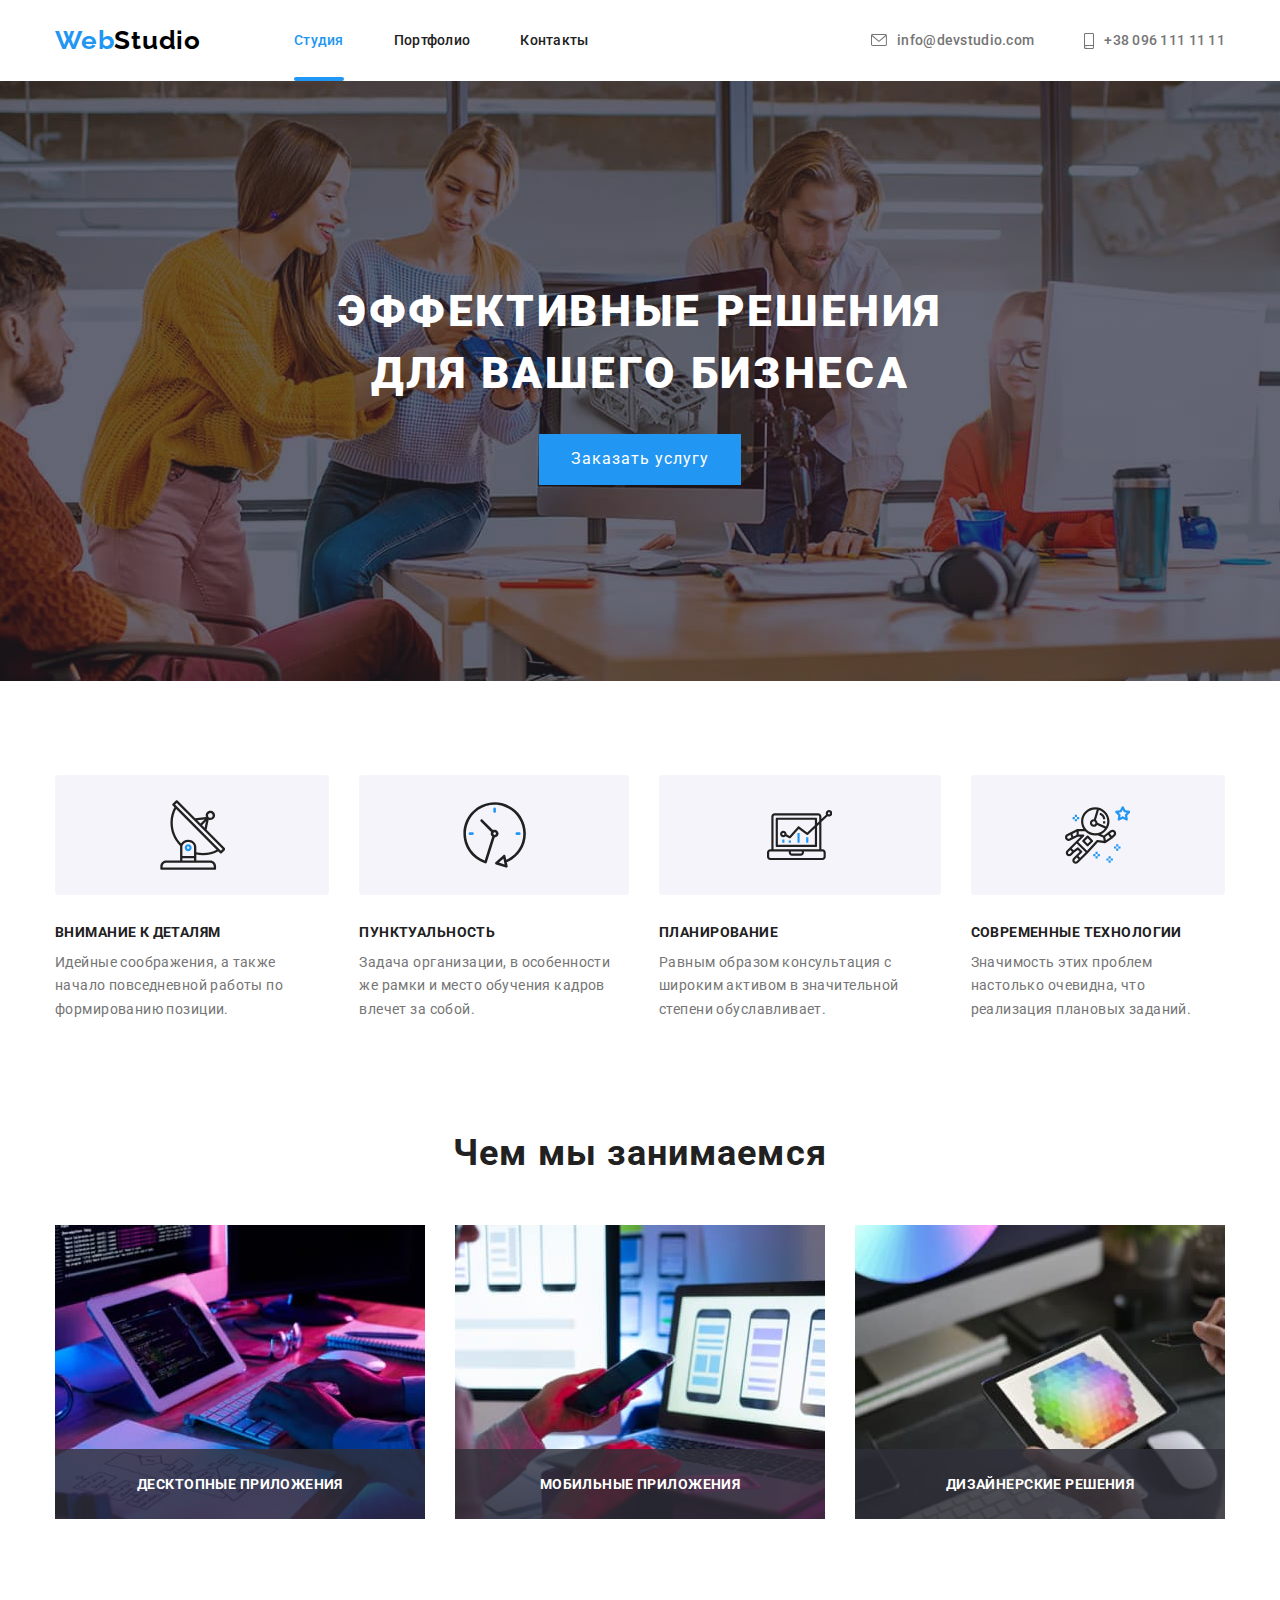
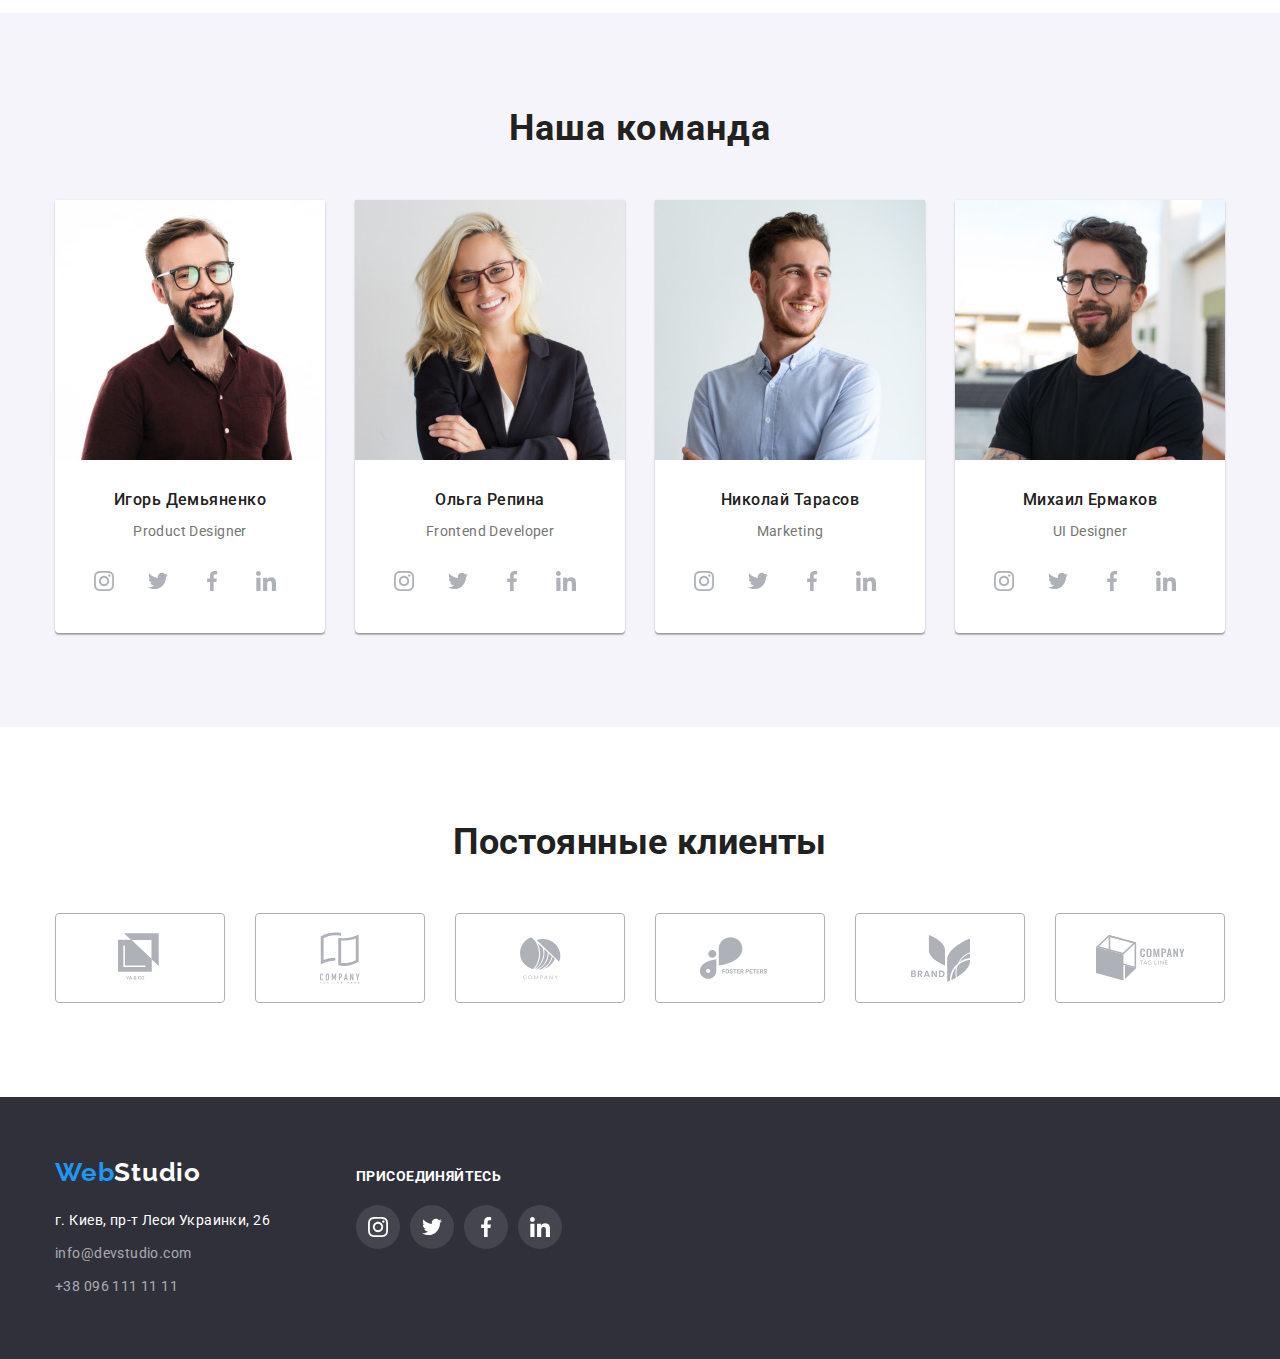
==== index.html @ 1cc7237d "start" ====
<!DOCTYPE html>
<html lang="ru">

<head>
    <meta charset="UTF-8">
    <meta name="viewport" content="width=device-width, initial-scale=1.0">
    <link rel="stylesheet" href="node_modules/modern-normalize/modern-normalize.css">
    <link rel="preconnect" href="https://fonts.gstatic.com">
    <link rel="stylesheet"
        href="https://fonts.googleapis.com/css2?family=Oleo+Script&family=Raleway:wght@700&family=Roboto:wght@400;500;700;900&display=swap">
    <link rel="stylesheet" href="./CSS/style.css">
    <title>Cтудия</title>
</head>

<body>
    <!--Шапка сторінки-->
    <header class="header">
        <div class="conteiner">
            <nav class="nav-conteiner">
                <a class="logo-header" href="/"><span class="logo-web">Web</span><span
                        class="logo-studio">Studio</span></a>
                <ul class="nav-links site-nav">
                    <li class="item"><a class="link-header current " href="./index.html">Студия</a></li>
                    <li class="item"><a class="link-header" href="./Portfolio.html">Портфолио</a></li>
                    <li class="item"><a class="link-header" href="">Контакты</a></li>
                </ul>
            </nav>
            <ul class="contacts">
                <li class="item-contacts"><a class="link-contacts" href="mailto:info@devstudio.com">
                        <svg class="item-contacts mailto-icon">
                            <use href="./img/symbol-defs.svg#icon-envelope-hover"></use>
                        </svg>info@devstudio.com</a></li>
                <li class="item-contacts"><a class="link-contacts" href="tell:+380961111111">
                        <svg class="icon-tell">
                            <use href="./img/symbol-defs.svg#icon-smartphone"></use>
                        </svg>+38 096 111 11 11</a></li>
            </ul>
        </div>
    </header>
    <!--Заголовок-->
    <main>
        <section class="hero">
            <div class=" hero-conteiner">
                <div class="heading-conteiner">
                    <h1 class="hero-main">Эффективные решения<br>для вашего бизнеса</h1>
                    <button class="button" type="button" data-modal-open>Заказать услугу</button>
                </div>                
            </div>
        </section>
        <!-- Наші переваги -->
        <section class="advantage">
            <div class="conteiner ">
                <h2 class="visually-hidden"></h2>
                <ul class="advantage-list">
                    <li class="advantage-item">
                        <div class="icon-conteiner">
                            <svg class="icon-advantage">
                                <use href="./img/symbol-defs.svg#icon-Group"></use>
                            </svg>
                        </div>
                        <h3 class="advantage-title">Внимание к деталям</h3>
                        <p class="advantage-essence text">Идейные соображения, а также начало повседневной работы по
                            формированию позиции.</p>
                    </li>
                    <li class="advantage-item">
                        <div class="icon-conteiner">
                            <svg class="icon-advantage">
                                <use href="./img/symbol-defs.svg#icon-clock-1"></use>
                            </svg>
                        </div class="icon-conteiner">
                        <h3 class="advantage-title">Пунктуальность</h3>
                        <p class=" advantage-essence text">Задача организации, в особенности же рамки и место обучения
                            кадров влечет за собой.</p>
                    </li>
                    <li class="advantage-item">
                        <div class="icon-conteiner">
                            <svg class="icon-advantage">
                                <use href="./img/symbol-defs.svg#icon-diagram-1"></use>
                            </svg>
                        </div>
                        <h3 class="advantage-title">Планирование</h3>
                        <p class="advantage-essence text">Равным образом консультация с широким активом в значительной
                            степени обуславливает.</p>
                    </li>
                    <li class="advantage-item">
                        <div class="icon-conteiner">
                            <svg class="icon-advantage">
                                <use href="./img/symbol-defs.svg#icon-astronaut-1"></use>
                            </svg>
                        </div>
                        <h3 class="advantage-title">Современные технологии</h3>
                        <p class="advantage-essence text">Значимость этих проблем настолько очевидна, что реализация
                            плановых заданий.</p>
                    </li>
                </ul>
            </div>
        </section>
        <!-- Чим ми займаємось -->
        <section class="conteiner-work">
            <div class="conteiner conteiner-img">
                <h2 class="work">Чем мы занимаемся</h2>
                <ul class="conteiner-list">
                    <li class="conteiner-item">
                        <div  class="product-actions">
                            <img class="img-example" src="./img/Чем ми занимаємось_1.jpg" width="370" alt="печатає" />                        
                            <h3 class="example">Десктопные приложения</h3>
                        </div>
                    </li>
                    <li class="conteiner-item">
                        <div class="product-actions">
                            <img class="img-example" src="./img/Чем ми занимаємось_2.jpg" width="370" alt="телефон в руках" />                        
                            <h3 class="example">Мобильные приложения</h3>
                        </div>
                    </li>
                    <li class="conteiner-item">
                        <div class="product-actions">
                            <img class="img-example" src="./img/Чем ми занимаємось_3.jpg" width="370" alt="цвітова гама" />                       
                            <h3 class="example">Дизайнерские решения</h3>
                        </div>
                    </li>
                </ul>
            </div>
        </section>
        <section class="team">
            <div class="workers">
                <h2 class="our-team-hidden our-team ">Наша команда</h2>
                <ul class="team-list">
                    <li class="team-hero">
                        <img class="foto" src="./img/наша команда_1.jpg" width="270" alt="Бородатий мужчина" />
                        <h3 class="name">Игорь Демьяненко</h3>
                        <p class="text">Product Designer</p>
                        <div class="network-conteiner">
                            <ul class="team-icons">
                                <li><a class="icon-link" href="#">
                                        <svg class="icon-network">
                                            <use href="./img/symbol-defs.svg#icon-instagram-2"></use>
                                        </svg>
                                    </a>
                                </li>
                                <li><a class="icon-link" href="#">
                                        <svg class="icon-network">
                                            <use href="./img/symbol-defs.svg#icon-twitter-1"></use>
                                        </svg>
                                    </a>
                                </li>
                                <li><a class="icon-link" href="#">
                                        <svg class="icon-network">
                                            <use href="./img/symbol-defs.svg#icon-facebook-1"></use>
                                        </svg>
                                    </a>
                                </li>
                                <li><a class="icon-link" href="#">
                                        <svg class="icon-network">
                                            <use href="./img/symbol-defs.svg#icon-linkedin-1"></use>
                                        </svg>
                                    </a>
                                </li>
                            </ul>
                        </div>
                    </li>
                    <li class="team-hero">
                        <img class="foto" src="./img/наша команда_4.jpg" width="270" alt="Женщина" />
                        <h3 class="name">Ольга Репина</h3>
                        <p class="text">Frontend Developer</p>
                        <div class="network-conteiner">
                            <ul class="team-icons">
                                <li><a class="icon-link" href="#">
                                        <svg class="icon-network">
                                            <use href="./img/symbol-defs.svg#icon-instagram-2"></use>
                                        </svg>
                                    </a>
                                </li>
                                <li><a class="icon-link" href="#">
                                        <svg class="icon-network">
                                            <use href="./img/symbol-defs.svg#icon-twitter-1"></use>
                                        </svg>
                                    </a>
                                </li>
                                <li><a class="icon-link" href="#">
                                        <svg class="icon-network">
                                            <use href="./img/symbol-defs.svg#icon-facebook-1"></use>
                                        </svg>
                                    </a>
                                </li>
                                <li><a class="icon-link" href="#">
                                        <svg class="icon-network">
                                            <use href="./img/symbol-defs.svg#icon-linkedin-1"></use>
                                        </svg>
                                    </a>
                                </li>
                            </ul>
                        </div>
                    </li>
                    <li class="team-hero">
                        <img class="foto" src="./img/наша команда_3.jpg" width="270" alt="Маркетолог" />
                        <h3 class="name">Николай Тарасов</h3>
                        <p class="text">Marketing</p>
                        <div class="network-conteiner">
                            <ul class="team-icons">
                                <li><a class="icon-link" href="#">
                                        <svg class="icon-network">
                                            <use href="./img/symbol-defs.svg#icon-instagram-2"></use>
                                        </svg>
                                    </a>
                                </li>
                                <li><a class="icon-link" href="#">
                                        <svg class="icon-network">
                                            <use href="./img/symbol-defs.svg#icon-twitter-1"></use>
                                        </svg>
                                    </a>
                                </li>
                                <li><a class="icon-link" href="#">
                                        <svg class="icon-network">
                                            <use href="./img/symbol-defs.svg#icon-facebook-1"></use>
                                        </svg>
                                    </a>
                                </li>
                                <li><a class="icon-link" href="#">
                                        <svg class="icon-network">
                                            <use href="./img/symbol-defs.svg#icon-linkedin-1"></use>
                                        </svg>
                                    </a>
                                </li>
                            </ul>
                        </div>
                    </li>
                    <li class="team-hero">
                        <img class="foto" src="./img/наша команда_2.jpg" width="270" alt="Інженер" />
                        <h3 class="name">Михаил Ермаков</h3>
                        <p class="text">UI Designer</p>
                        <div class="network-conteiner">
                            <ul class="team-icons">
                                <li><a class="icon-link" href="#">
                                        <svg class="icon-network">
                                            <use href="./img/symbol-defs.svg#icon-instagram-2"></use>
                                        </svg>
                                    </a>
                                </li>
                                <li><a class="icon-link" href="#">
                                        <svg class="icon-network">
                                            <use href="./img/symbol-defs.svg#icon-twitter-1"></use>
                                        </svg>
                                    </a>
                                </li>
                                <li><a class="icon-link" href="#">
                                        <svg class="icon-network">
                                            <use href="./img/symbol-defs.svg#icon-facebook-1"></use>
                                        </svg>
                                    </a>
                                </li>
                                <li><a class="icon-link" href="#">
                                        <svg class="icon-network">
                                            <use href="./img/symbol-defs.svg#icon-linkedin-1"></use>
                                        </svg>
                                    </a>
                                </li>
                            </ul>
                        </div>
                    </li>
                </ul>
            </div>
        </section>
        <section class="clients">
            <div class="conteiner conteiner-client">
                <h2 class="client-title">Постоянные клиенты</h2>
                <ul class="client-list">
                    <li class="client-item">
                        <a class="client-link" href="#">
                            <svg class="logotype" width="45" height="50">
                                <use href="./img/symbol-defs.svg#icon-logo-1"></use>
                            </svg>
                            </a>
                    </li>
                    <li class="client-item">
                        <a class="client-link" href="#">
                            <svg class="logotype" width="40" height="52">
                                <use href="./img/symbol-defs.svg#icon-logo-2"></use>
                            </svg>
                            </a>
                    </li>
                    <li class="client-item">
                        <a class="client-link" href="#">
                            <svg class="logotype" width="41" height="43">
                                <use href="./img/symbol-defs.svg#icon-logo-3"></use>
                            </svg>
                            </a>
                    </li>
                    <li class="client-item">
                        <a class="client-link" href="#">
                            <svg class="logotype" width="80" height="43">
                                <use href="./img/symbol-defs.svg#icon-logo-4"></use>
                            </svg>
                            </a>
                    </li>
                    <li class="client-item">
                        <a class="client-link" href="#">
                            <svg class="logotype" width="59" height="47">
                                <use href="./img/symbol-defs.svg#icon-logo-5"></use>
                            </svg>
                            </a>
                    </li>
                    <li class="client-item">
                        <a class="client-link" href="#">
                            <svg class="logotype" width="89" height="46">
                                <use href="./img/symbol-defs.svg#icon-logo-6"></use>
                            </svg>
                            </a>
                    </li>
                </ul>
            </div>
        </section>
    </main>
    <!--Футер-->
    <footer class="footer">
        <div class="conteiner conteiner-footer">
            <div class="conteiner-logo">
                <a class="logo-footer" href="/"><span class="logo-web">Web</span><span class="logo">Studio</span></a><br>
                <address class="address">
                    г. Киев, пр-т Леси Украинки, 26
                </address>
                <!-- Контакти -->
                <ul>
                    <li class="mailto"><a class="link-footer " href="mailto:info@devstudio.com">info@devstudio.com</a></li>
                    <li><a class="link-footer" href="tell:+380961111111">+38 096 111 11 11</a></li>
                </ul>
            </div>
            <div class="conteiner-join">
                <p class="join-tatile">присоединяйтесь</p>
                <ul class="joim-item">
                    <li>
                        <a class="icon-link icon-join" href="#">
                            <svg class="icon-network">
                                <use href="./img/symbol-defs.svg#icon-instagram-2"></use>
                            </svg>
                        </a>
                    </li>
                    <li>
                        <a class="icon-link  icon-join" href="#">
                            <svg class="icon-network">
                                <use href="./img/symbol-defs.svg#icon-twitter-1"></use>
                            </svg>
                        </a>
                    </li>
                    <li>
                        <a class="icon-link  icon-join" href="#">
                            <svg class="icon-network">
                                <use href="./img/symbol-defs.svg#icon-facebook-1"></use>
                            </svg>
                        </a>
                    </li>
                    <li>
                        <a class="icon-link  icon-join" href="#">
                            <svg class="icon-network">
                                <use href="./img/symbol-defs.svg#icon-linkedin-1"></use>
                            </svg>
                        </a>
                    </li>
                </ul>
            </div>
        </div>
    </footer>
    <div class="backdrop is-hidden "data-modal>
        <div class="modal">
            <button class="close" data-modal-close>
                <svg class="close-icon" height="11" width="11">
                    <use href="./img/symbol-defs.svg#icon-vector"></use>
                </svg>
            </button>
        </div>
    </div>
    <script src="./js/modal.js"></script>
</body>

</html>
---- CSS/style.css ----
:root {
  /*колір тексту*/
  --main-text-color: #212121;
  --secondary-text-color: #757575;
  --accent-text-color: #2196f3;
  --bgc-accent-text-color: #ffffff;
  --footer-addressbox-text-color: rgba(255, 255, 255, 0.6);
  /*колір фону*/
  --button-bgc: #2196f3;
  --main-bgc: #e5e5e5;
  --secondary-bgc: #f5f4fa;
  --accent-bgc: #2f303a;
  --header-bgc: #ffffff;
}

body {
  background-color: var(--header-bgc);
  color: var(--main-text-color);
  font-family: "Roboto", sans-serif;
  font-size: 14px;
  line-height: 1.71;
  letter-spacing: 0.03em;
  text-transform: none;
  margin: 0;
}

/*--------------------------------------Скрить заголовки h2 і h1-----------------------------------*/
.visually-hidden {
  position: absolute;
  clip: rect(0 0 0 0);
  width: 1px;
  height: 1px;
  margin: -1px;
}
/*--------------------------------------------Общі значення----------------------------------*/
li {
  list-style: none;
}

a {
  text-decoration: none;
}

h1,
h2,
h3,
p {
  margin-top: 0px;
  margin-bottom: 0px;
}

ul {
  margin: 0;
  padding: 0;
  list-style: none;
}

/*--------------------------------------header----------------------------------------------*/
.conteiner {
  display: flex;
  align-items: center;
  width: 1200px;
  padding-left: 15px;
  padding-right: 15px;
  margin-left: auto;
  margin-right: auto;
}

.header {
  display: block;
  padding-top: 25px;
  padding-bottom: 25px;
}

.nav-conteiner {
  display: flex;
  align-items: center;
}

.logo-header {
  font-family: "Raleway";
  font-style: normal;
  font-weight: 700;
  font-size: 26px;
  line-height: 1.2;
  letter-spacing: 0.03em;

  margin-right: 93px;
  margin-left: 0px;
}
.logo-web {
  color: var(--accent-text-color);
}
.logo-studio {
  color: black;
}

.nav-links {
  display: flex;
}

.nav-links > .item:not(:last-child) {
  margin-right: 50px;
}

.site-nav.link-header.current {
  color: var(--accent-text-color);
}

.link-header {
  color: var(--main-text-color);
  font-style: normal;
  font-weight: 500;
  font-size: 14px;
  line-height: 1.14;
  letter-spacing: 0.02em;
  position: relative;
  padding: 33px 0;
}

.link-header:hover,
.link-header:focus {
  color: var(--accent-text-color);
}

.link-contacts {
  color: var(--secondary-text-color);
  font-weight: 500;
  font-size: 14px;
  line-height: 1.1;
  letter-spacing: 0.02em;
  display: flex;
  align-items: center;
}

.link-header::after {
  content: "";

  position: absolute;
  bottom: 0;
  left: 0;
  display: block;
  width: 100%;
  height: 4px;
  border-radius: 2px;
  background-color: var(--button-bgc);
  opacity: 0;

  transition: all 250ms cubic-bezier(0.4, 0, 0.2, 1);
}

.current.link-header::after {
  opacity: 1;
}

.link-contacts:hover,
.link-contacts:focus {
  color: var(--accent-text-color);
  transition: all 250ms cubic-bezier(0.4, 0, 0.2, 1);
}

.link-header.current {
  color: var(--accent-text-color);
}

.contacts {
  display: flex;
  margin-left: auto;
}
.item-contacts:not(:last-child) {
  margin-right: 50px;
}

.page-header {
  border-bottom: 1px solid #ececec;
  display: block;
}

.mailto-icon {
  width: 16px;
  height: 12px;
  margin-right: 10px;
  fill: currentColor;
}

.icon-tell {
  width: 10px;
  height: 16px;
  margin-right: 10px;
  fill: currentColor;
}

/*--------------------------------------hero--------------------------------------------*/

.hero-conteiner {
  margin: 0 auto;
  max-width: 1600px;
}

.hero {
  background: var(--accent-bgc);
  padding: 0;
}
.hero .hero-conteiner {
  background-image: linear-gradient(
      to top left,
      rgba(47, 48, 58, 0.4),
      rgba(47, 48, 58, 0.4)
    ),
    url(../img/Герой.jpg);
  background-position: center;
  height: 600px;
  padding: 200px;
}

.heading-conteiner {
  width: 695px;
  text-align: center;
  margin: 0 auto;
}

.hero-main {
  color: var(--bgc-accent-text-color);
  font-style: normal;
  font-weight: 900;
  font-size: 44px;
  line-height: 1.4;
  letter-spacing: 0.06em;
  text-transform: uppercase;
  margin-bottom: 30px;
}

.button {
  background-color: var(--accent-text-color);
  color: var(--bgc-accent-text-color);
  font-family: inherit;
  font-style: normal;
  font: weight 700;
  font-size: 16px;
  line-height: 1.9;
  align-items: center;
  letter-spacing: 0.06em;
  border-style: none;

  padding-top: 10px;
  padding-right: 32px;
  padding-bottom: 10px;
  padding-left: 32px;
}

/*---------------------------наші переваги------------------------------*/

.advantage {
  padding-top: 94px;
}

.advantage-list {
  display: flex;
  padding-left: 0;
}

.advantage-title {
  margin-top: 30px;
  padding: 0;
  margin-bottom: 10px;
}

.advantage-item {
  width: calc((100%-90px) / 4);
  margin-right: 30px;
}

.advantage-item:nth-child(4n) {
  margin-right: 0;
}

.advantage-essence {
  padding: 0;
  margin: 0;
}

.icon-advantage {
  width: 65.32px;
  height: 70px;
}

.icon-conteiner {
  background: #f5f4fa;
  border-radius: 4px;
  display: flex;
  justify-content: center;
  padding-top: 25px;
  padding-bottom: 25px;
}
/*----------------------------------------Чем ми занимаемся------------------------------*/
.conteiner-work {
  padding-top: 94px;
  padding-bottom: 94px;
  display: block;
}

.work {
  color: var(--main-text-color);
  text-align: center;
  font-style: normal;
  font-weight: 700;
  font-size: 36px;
  line-height: 1.2;
  letter-spacing: 0.03em;
  margin-bottom: 50px;
  display: block;
}

.conteiner-img {
  display: block;
}

.conteiner-list {
  display: flex;
  margin-top: 0;
  margin-bottom: 0;
}

.conteiner-item:not(:last-child) {
  margin-right: 30px;
}

.product-actions {
  position: relative;
}

.product-actions > .example {
  position: absolute;

  font-family: "Roboto";
  font-style: normal;
  font-weight: bold;
  font-size: 14px;
  line-height: 16px;
  text-align: center;
  letter-spacing: 0.03em;
  text-transform: uppercase;
  color: #ffffff;

  padding: 27px 0;

  width: 100%;
  height: 70px;

  background: rgba(47, 48, 58, 0.8);

  bottom: 0;
  right: 0;
  margin: 0;
}

.img-example {
  display: block;
}

/*------------------------------------------команда-------------------------------------*/
.team {
  background: var(--secondary-bgc);
  padding-top: 94px;
  padding-bottom: 94px;
}
.our-team {
  color: var(--main-text-color);
  font-style: normal;
  font-weight: 700;
  font-size: 36px;
  line-height: 1.2;
  text-align: center;
  letter-spacing: 0.03em;
}

h3 {
  color: var(--main-text-color);
  font-weight: 700;
  font-size: 14px;
  line-height: 1.1;
  letter-spacing: 0.03em;
  text-transform: uppercase;
}

.text {
  color: var(--secondary-text-color);
  font-style: normal;
  font-weight: 400;
  font-size: 14px;
  line-height: 1.7;
  letter-spacing: 0.03em;
  padding-bottom: 16px;
}

.team-hero {
  background: url(4853.jpg);
  border-radius: 0px;
  text-align: center;
}
.name {
  font-style: normal;
  font-weight: 500;
  font-size: 16px;
  line-height: 1.2;
  text-align: center;
  letter-spacing: 0.03em;
  text-transform: capitalize;
  margin-bottom: 10px;
}

.workers {
  display: block;
  width: 1200px;
  padding-left: 15px;
  padding-right: 15px;
  margin-left: auto;
  margin-right: auto;
}

.our-team-hidden {
  display: block;
  margin-bottom: 50px;
}

.team-list {
  display: flex;
}

.team-hero:not(:last-child) {
  margin-right: 30px;
}

* {
  box-sizing: border-box;
}

.foto {
  display: block;
  max-width: 100%;
  height: auto;
  margin-bottom: 30px;
}

.team-hero {
  width: 270px;
  margin-left: auto;
  margin-right: auto;
  background: #ffffff;
  box-shadow: 0px 1px 3px rgba(0, 0, 0, 0.12), 0px 1px 1px rgba(0, 0, 0, 0.14),
    0px 2px 1px rgba(0, 0, 0, 0.2);
  border-radius: 0px 0px 4px 4px;
}

.card.flex-start-aligned {
  align-items: flex-start;
}
.team-icons {
  display: inline-flex;
  justify-content: center;
}

.icon-network {
  width: 20px;
  height: 20px;

  fill: currentColor;
}

.icon-link {
  display: inline-flex;
  width: 44px;
  height: 44px;
  border-radius: 50%;
  align-items: center;
  background-position: center;
  justify-content: center;
  color: #afb1b8;
  margin-right: 10px;
}

.icon-link:hover,
.icon-link:focus {
  background-color: var(--accent-text-color);
  color: #ffffff;
  transition: all 250ms cubic-bezier(0.4, 0, 0.2, 1);
}

.network-conteiner {
  padding-bottom: 30px;
  display: flex;
  justify-content: center;
}

/*--------------------------------Клієнти--------------------------------*/

.clients {
  padding-top: 94px;
  padding-bottom: 94px;
}

.client-title {
  font-weight: 700;
  font-size: 36px;
  line-height: 1.17;
  text-align: center;
}

.conteiner-client {
  display: block;
}

.client-list {
  display: flex;
  justify-content: space-between;
  align-items: center;
  margin-top: 50px;
}

.client-link {
  display: inline-flex;
  justify-content: center;
  align-items: center;
  width: 170px;
  height: 90px;
  border: 1px solid #afb1b8;
  border-radius: 4px;

  fill: #afb1b8;
}

.client-link:hover,
.logotype:hover,
.client-link:focus,
.logotype:focus {
  border-color: 1px solid var(--button-bgc);
  color: var(--button-bgc);
  outline: none;
  fill: var(--button-bgc);

  transition: all 250ms cubic-bezier(0.4, 0, 0.2, 1);
}

/*-------------------------------Footer------------------------------------*/
.footer {
  background-color: var(--accent-bgc);
  font-size: 14px;
  line-height: 1.7;
  padding-top: 60px;
  padding-bottom: 60px;
}

.conteiner-footer {
  display: block;
}

.logo {
  color: var(--bgc-accent-text-color);
}

.logo-footer {
  font-family: "Raleway";
  font-style: normal;
  font-weight: 700;
  font-size: 26px;
  line-height: 1.2;
  letter-spacing: 0.03em;
  margin-bottom: 20px;
}

.address {
  color: var(--bgc-accent-text-color);
  font-style: normal;
  font-weight: 400;
  font-size: 14px;
  line-height: 1.7;
  letter-spacing: 0.03em;
  margin-top: 20px;
  margin-bottom: 9px;
  text-decoration: none;
}

.address:last-child {
  margin-bottom: 0;
}

.link-footer {
  color: var(--footer-addressbox-text-color);
  font-style: normal;
  font-weight: 400;
  font-size: 14px;
  line-height: 1.7;
  letter-spacing: 0.03em;
}

.mailto {
  margin-bottom: 9px;
}

.conteiner-join {
  display: block;
  justify-content: center;
}

.conteiner-logo {
  width: 231px;
  margin-right: 70px;
  padding: 0;
}

.joim-item {
  display: flex;
}

.join-tatile {
  font-weight: 700;
  font-size: 14px;
  line-height: 1.14;
  letter-spacing: 0.03em;
  text-transform: uppercase;
  color: #ffffff;
  margin-bottom: 20px;
}

.conteiner-footer {
  display: flex;
  align-items: baseline;
}

.icon-join {
  background-color: rgba(255, 255, 255, 0.1);
  color: #ffffff;
}

/*-----------------------------Портфолио--------------------------------*/

/*-------------------------------------------кнопки------------------------------------------------*/

.conteiner-button {
  margin-left: auto;
  margin-right: auto;
}

.main-button {
  display: flex;
  margin-left: auto;
  margin-right: auto;
  padding-bottom: 50px;
}

.button-item:not(:last-child) {
  margin-right: 8px;
}

.button-portfolio {
  font-family: inherit;
  padding-left: 22px;
  padding-right: 22px;
  padding-top: 8px;
  padding-bottom: 8px;
  border-radius: 4px;

  font-family: Roboto;
  font-style: normal;
  font-weight: 500;
  font-size: 16px;
  line-height: 1.6;
  text-align: center;
  letter-spacing: 0.03em;
  color: #212121;
  border-style: none;
}

.button-portfolio:hover,
.button-portfolio:focus {
  color: var(--bgc-accent-text-color);
  background-color: var(--button-bgc);

  transition: all 250ms cubic-bezier(0.4, 0, 0.2, 1);
}

.text-portfolio {
  font-style: normal;
  font-weight: 400;
  font-size: 16px;
  line-height: 1.9;
  color: var(--secondary-text-color);
}

.title {
  font-family: "Roboto";
  font-style: normal;
  font-weight: 700;
  font-size: 18px;
  line-height: 2;
  letter-spacing: 0.06em;
  color: var(--main-text-color);
}

.foto-list {
  flex-wrap: wrap;
  display: flex;
  padding-bottom: 94px;
}

.foto-item {
  flex-basis: (calc(100%-60px) / 3);
  border: 1px solid #eeeeee;
  margin-right: 30px;
  margin-bottom: 30px;
  width: 370px;
  box-sizing: border-box;
}

.link-portfolio:hover,
.link-portfolio:focus {
  box-shadow: 0px 1px 1px rgba(0, 0, 0, 0.12), 0px 4px 4px rgba(0, 0, 0, 0.06),
    1px 4px 6px rgba(0, 0, 0, 0.16);
  outline: none;

  transition: all 250ms cubic-bezier(0.4, 0, 0.2, 1);
}

.link-portfolio {
  display: block;
  text-decoration: none;
}

.foto-item:nth-child(3n) {
  margin-right: 0;
}

.foto-item:nth-last-child(-n + 3) {
  margin-bottom: 0;
}

.conteiner-foto {
  width: 1200px;
  padding-left: 15px;
  padding-right: 15px;
  margin-left: auto;
  margin-right: auto;
}

.conteiner-text {
  padding: 20px 24px;
}

.logo-footer {
  font-family: "Raleway";
  font-style: 500;
  font-weight: 700;
  font-size: 26px;
  line-height: 1.2;
  letter-spacing: 0.03em;
}

.portfolio-main {
  padding-top: 94px;
  padding-bottom: 94px;
}

.link-portfolio:hover .overlay,
.link-portfolio:focus .overlay {
  transform: translateY(0%);
}

.overlay {
  position: absolute;
  width: 100%;
  height: 100%;
  left: 0;
  top: 0;
  padding: 63px 24px;
  background: rgba(33, 150, 243, 0.9);

  transform: translateY(100%);
  transition: all 250ms cubic-bezier(0.4, 0, 0.2, 1);
}

.overlay > p {
  color: #fff;
  font-size: 18px;
}

.overlay-conteiner {
  position: relative;
  overflow: hidden;
}

.backdrop {
  position: fixed;
  top: 0;
  left: 0;
  right: 0;
  bottom: 0;

  background-color: rgba(0, 0, 0, 0.2);
}

.modal {
  position: absolute;
  top: 50%;
  left: 50%;
  width: 528px;
  height: 581px;
  background-color: #ffff;
  box-shadow: 0px 1px 3px rgba(0, 0, 0, 0.12), 0px 1px 1px rgba(0, 0, 0, 0.14),
    0px 2px 1px rgba(0, 0, 0, 0.2);
  border-radius: 4px;
  transform: translate(-50%, -50%) scale(1);
  transition-property: transform, scale;
  transition-duration: 500ms;
  transition-timing-function: cubic-bezier(0.4, 0, 0.2, 1);
}

.is-hidden {
  opacity: 0;
  pointer-events: none;
}

.close {
  position: absolute;
  top: 8px;
  right: 8px;
  width: 30px;
  height: 30px;
  border-radius: 50%;
  border: 1px solid rgba(0, 0, 0, 0.1);
  background: #ffff;
  cursor: pointer;
}
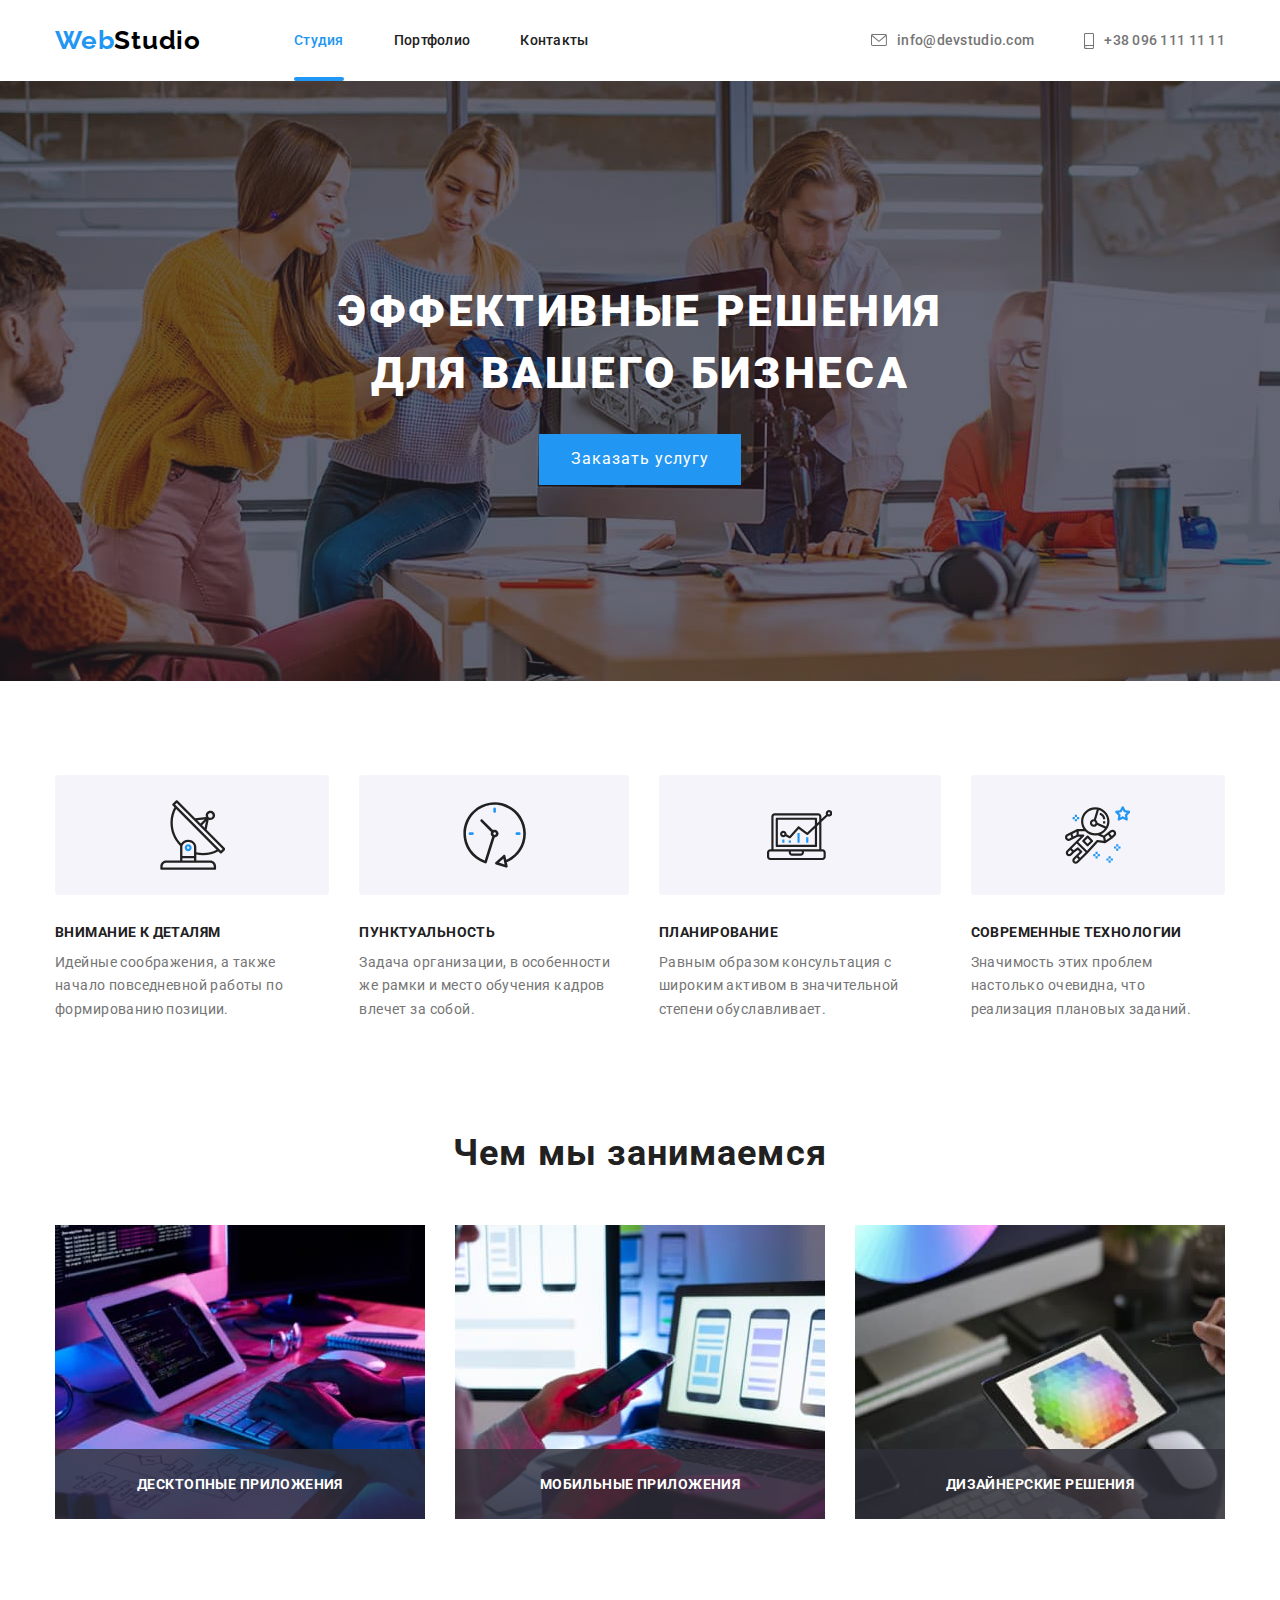
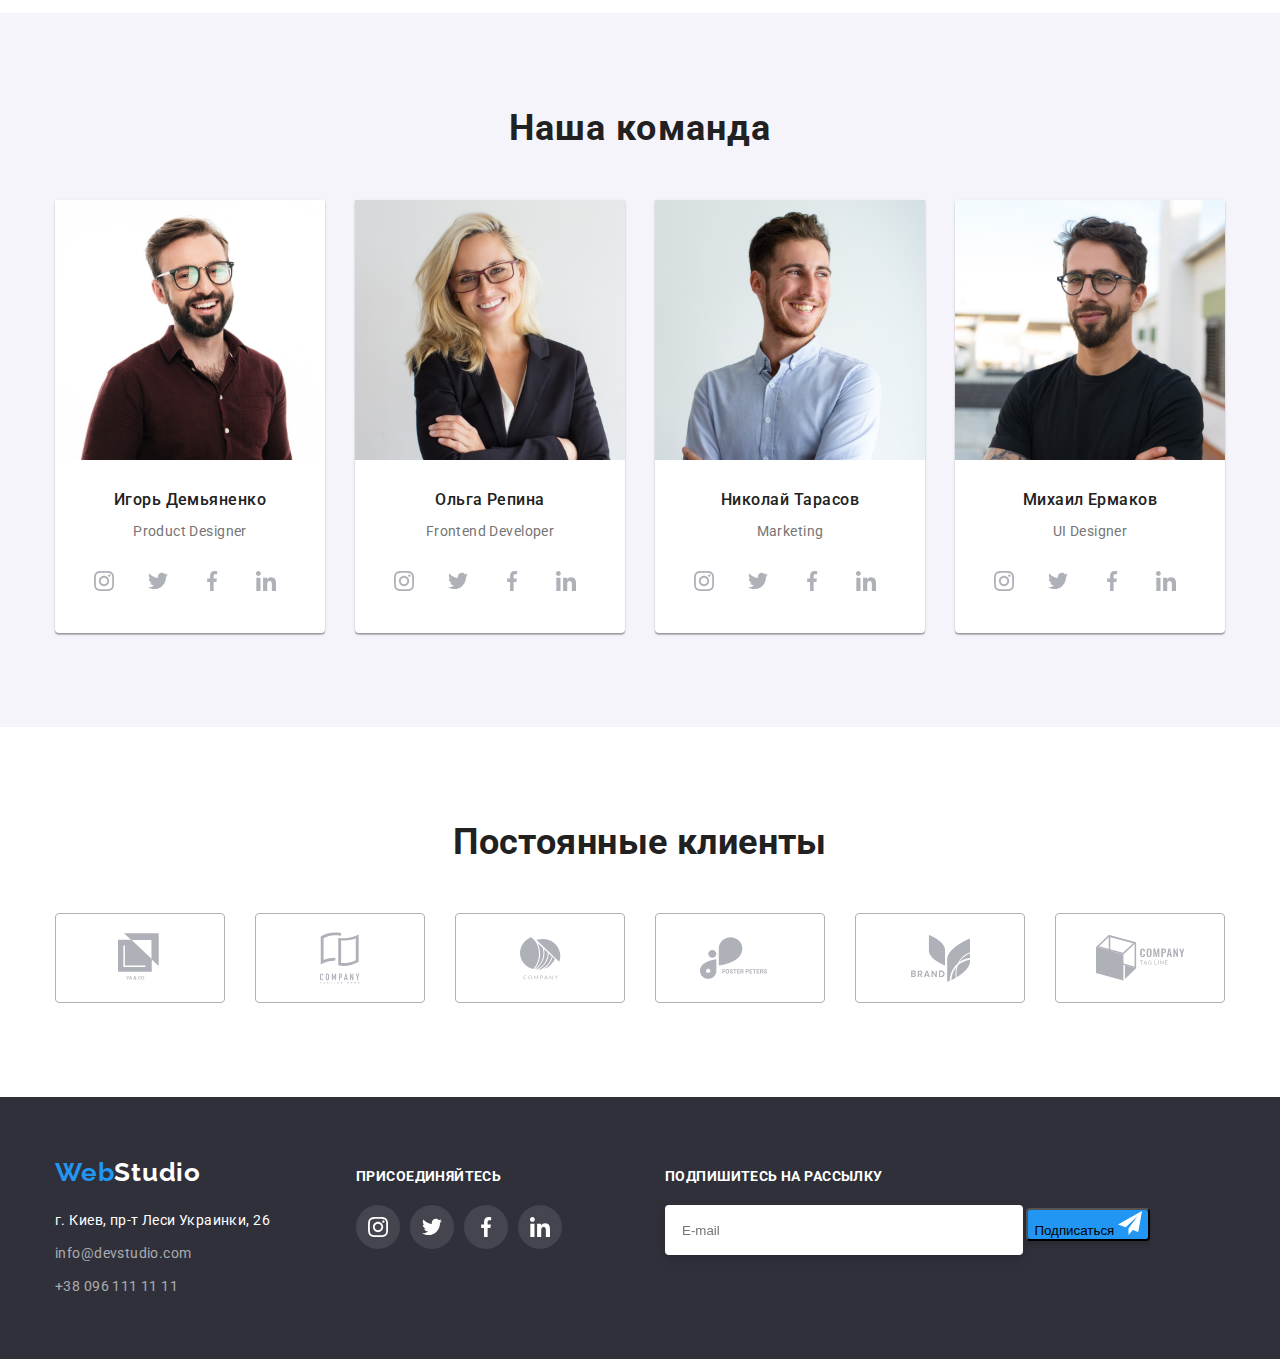
==== commit 01c038ad: "1" ====
--- a/index.html
+++ b/index.html
@@ -357,6 +357,21 @@
                     </li>
                 </ul>
             </div>
+            <div class="conteiner-sign">
+                <p class="join-tatile">Подпишитесь на рассылку</p>
+                <form>
+                    <label class="label-text">
+                        <input class="imput-text" type="text" name="username" placeholder="E-mail" />
+                    </label>
+                    <button class="button-futter" type="submit"> Подписаться
+                        <svg class="logotype" width="24" height="24">
+                            <use href="./img/symbol-defs.svg#icon-icon-send-1"></use>
+                        </svg>
+                    </button>
+                </form>
+            </div> 
+
+
         </div>
     </footer>
     <div class="backdrop is-hidden "data-modal>
--- a/CSS/style.css
+++ b/CSS/style.css
@@ -630,6 +630,31 @@
 .icon-join {
   background-color: rgba(255, 255, 255, 0.1);
   color: #ffffff;
+}
+
+.conteiner-sign {
+  margin-left: 93px;
+}
+
+.imput-text {
+  font-family: 400px;
+
+  width: 358px;
+  height: 50px;
+
+  padding-left: 16px;
+
+  border: 1px solid rgba(255, 255, 255, 0.3);
+  box-sizing: border-box;
+  filter: drop-shadow(0px 4px 4px rgba(0, 0, 0, 0.15));
+  border-radius: 4px;
+}
+
+.button-futter {
+  background: #2196f3;
+  box-shadow: 0px 4px 4px rgba(0, 0, 0, 0.15);
+  border-radius: 4px;
+  fill: #fff;
 }
 
 /*-----------------------------Портфолио--------------------------------*/
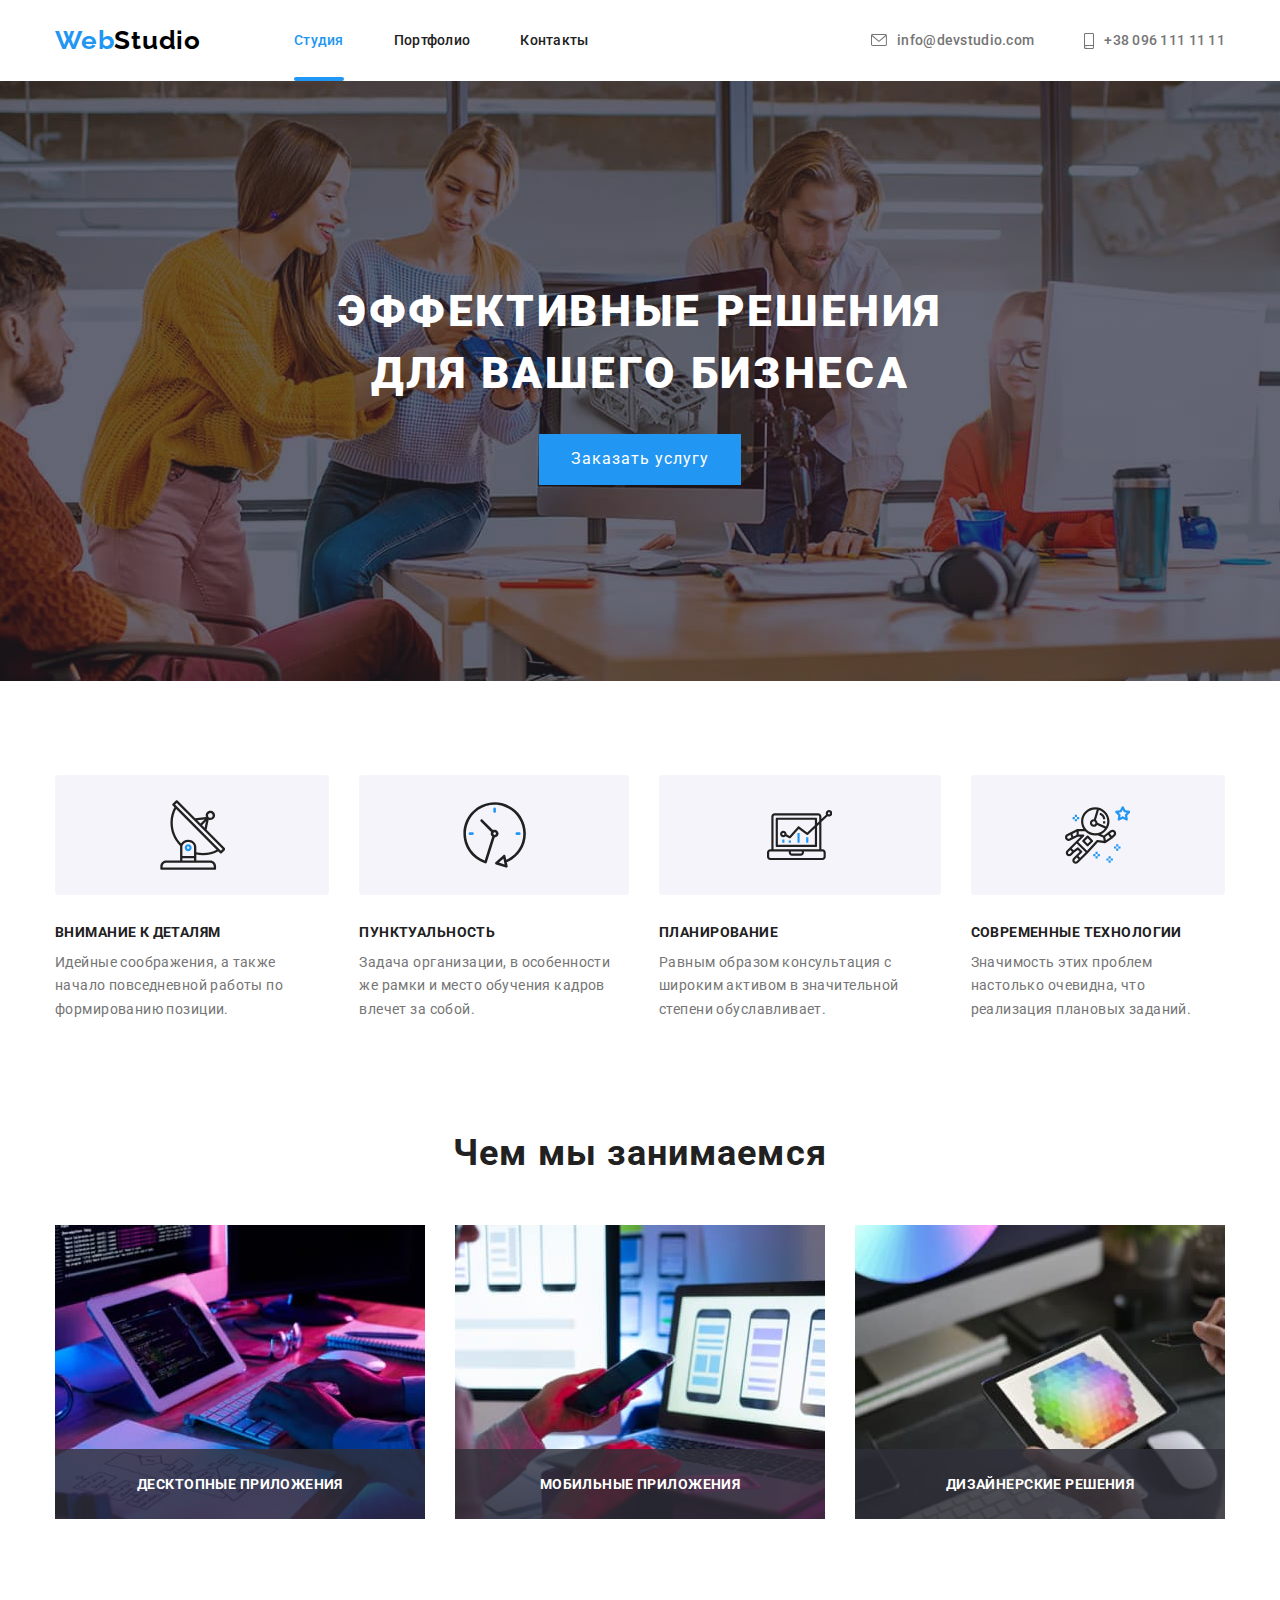
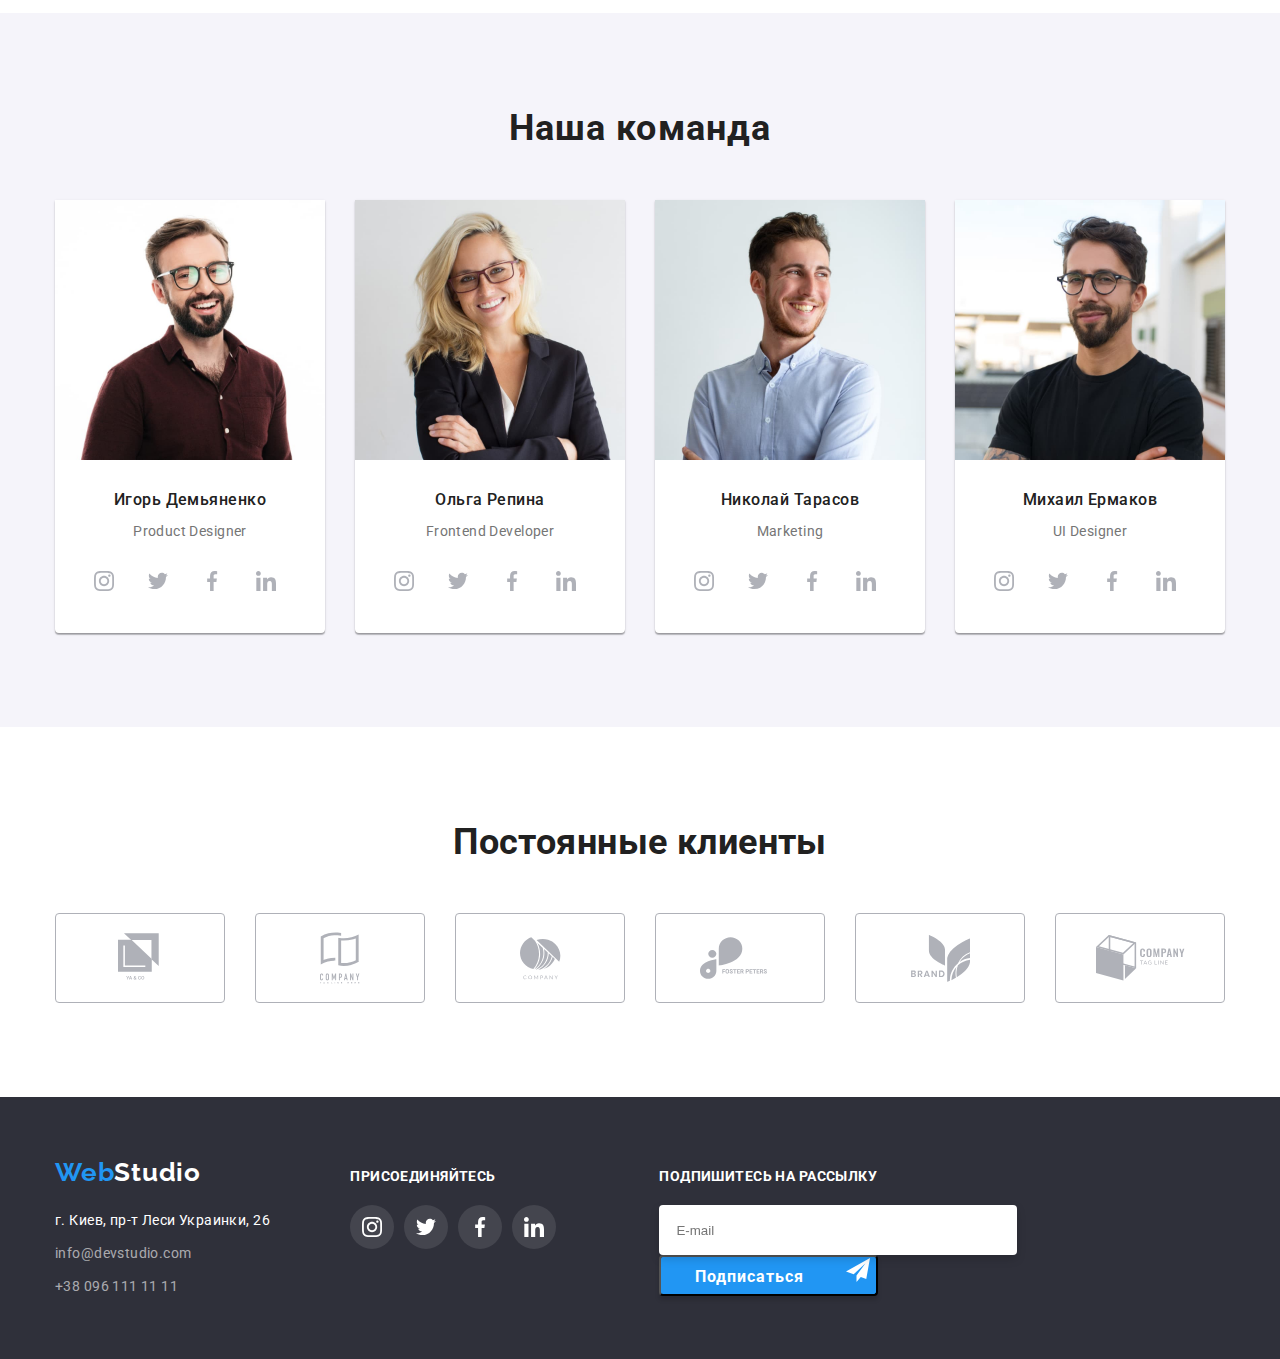
==== commit 50a35913: "3" ====
--- a/index.html
+++ b/index.html
@@ -361,17 +361,18 @@
                 <p class="join-tatile">Подпишитесь на рассылку</p>
                 <form>
                     <label class="label-text">
-                        <input class="imput-text" type="text" name="username" placeholder="E-mail" />
+                        <input class="imput-text" type="email" name="username" placeholder="E-mail" />
                     </label>
-                    <button class="button-futter" type="submit"> Подписаться
-                        <svg class="logotype" width="24" height="24">
-                            <use href="./img/symbol-defs.svg#icon-icon-send-1"></use>
-                        </svg>
+                    <button class="button-futter" type="submit">
+                            <span class="button-text">Подписаться</span>
+                            <span class="button-logotype">
+                                <svg class="logotype" width="24" height="24">
+                                    <use href="./img/symbol-defs.svg#icon-icon-send-1"></use>
+                                </svg>
+                            </span>
                     </button>
                 </form>
             </div> 
-
-
         </div>
     </footer>
     <div class="backdrop is-hidden "data-modal>
--- a/CSS/style.css
+++ b/CSS/style.css
@@ -654,7 +654,27 @@
   background: #2196f3;
   box-shadow: 0px 4px 4px rgba(0, 0, 0, 0.15);
   border-radius: 4px;
+}
+
+.button-logotype {
   fill: #fff;
+  margin-left: 10px;
+}
+
+.button-text {
+  font-family: Roboto;
+  font-style: normal;
+  font-weight: bold;
+  font-size: 16px;
+  line-height: 1.9;
+
+  letter-spacing: 0.06em;
+
+  color: #ffffff;
+  padding-top: 10px;
+  padding-right: 28px;
+  padding-bottom: 10px;
+  padding-left: 28px;
 }
 
 /*-----------------------------Портфолио--------------------------------*/
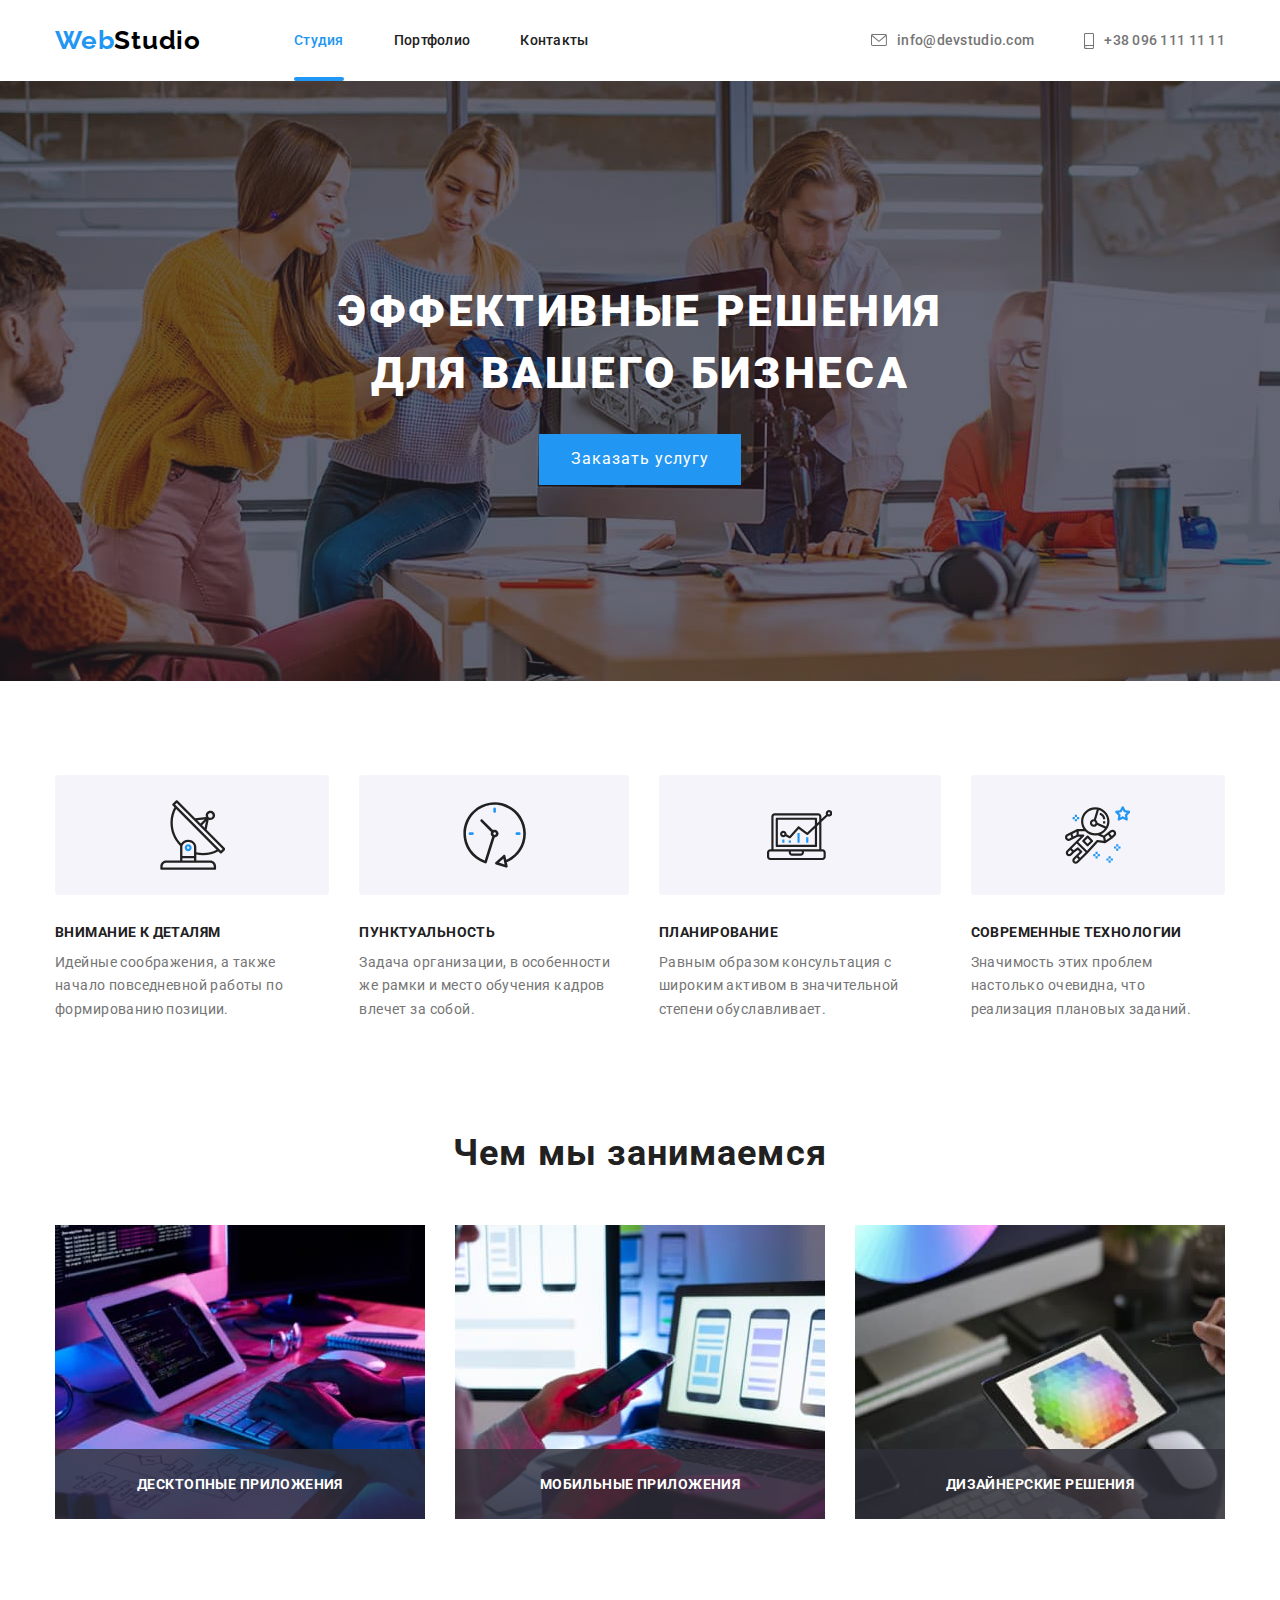
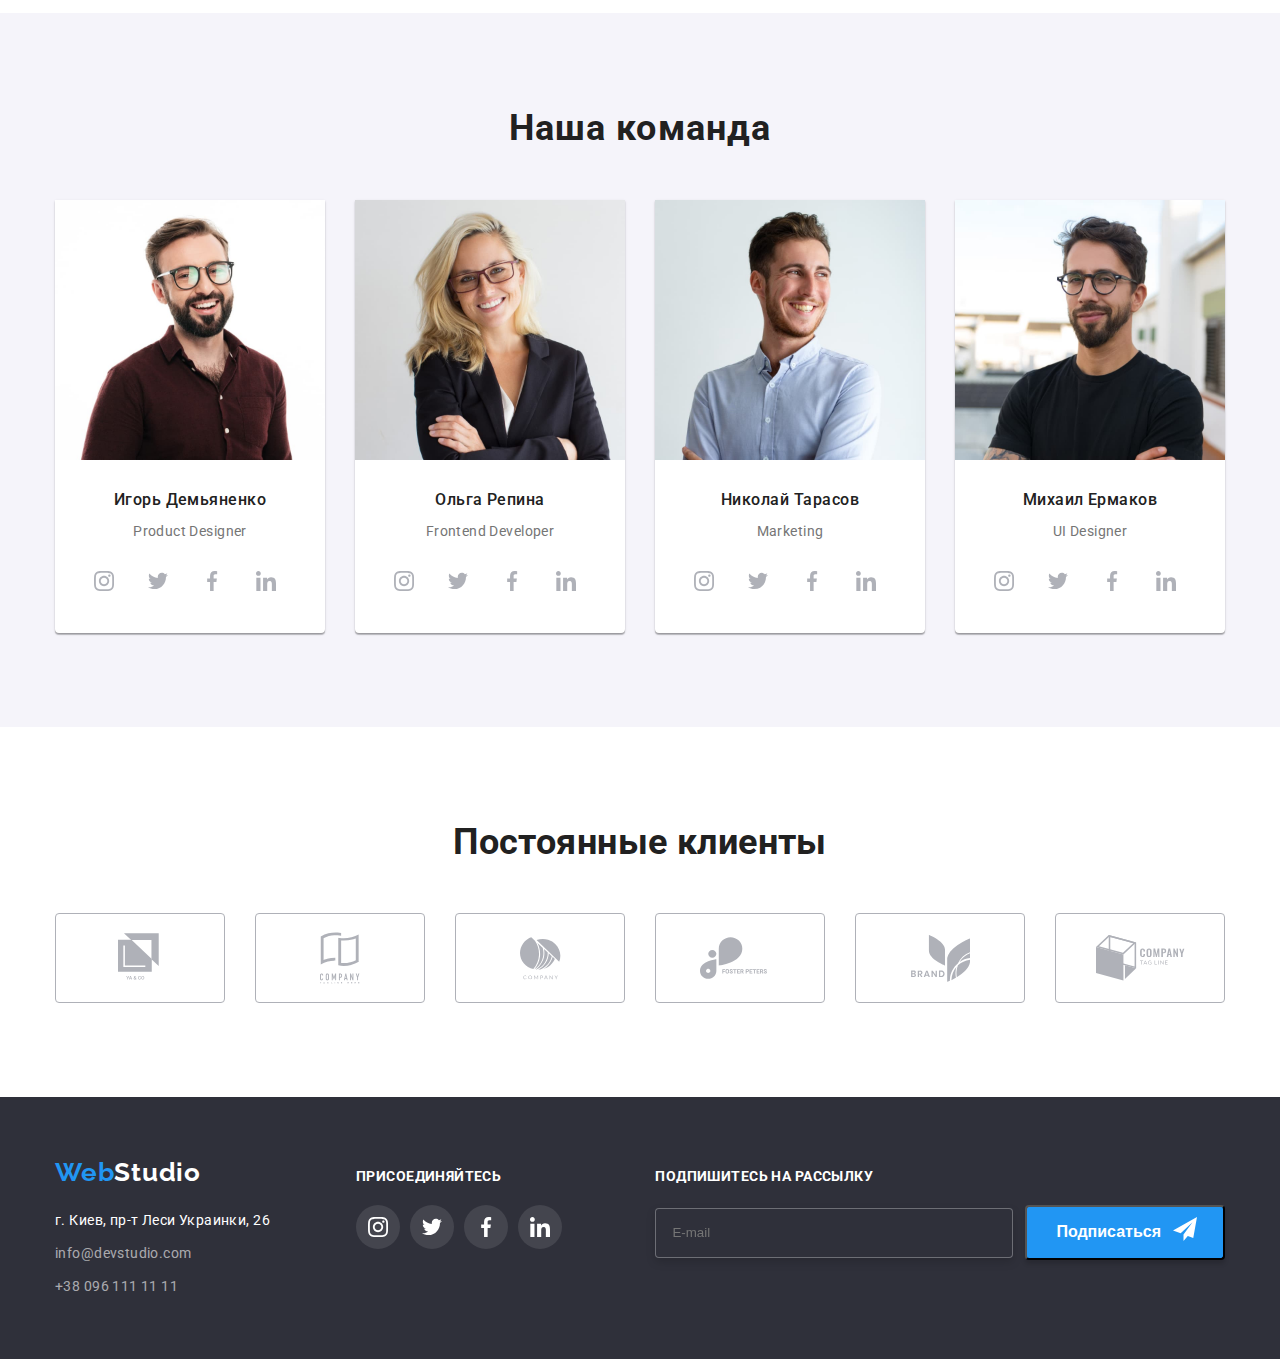
==== commit e6cdfb50: "5" ====
--- a/index.html
+++ b/index.html
@@ -359,19 +359,15 @@
             </div>
             <div class="conteiner-sign">
                 <p class="join-tatile">Подпишитесь на рассылку</p>
-                <form>
+                <form class="form">
                     <label class="label-text">
-                        <input class="imput-text" type="email" name="username" placeholder="E-mail" />
+                        <div class="imput"><input class="imput-text" type="email" name="username" placeholder="E-mail" /></div>
                     </label>
-                    <button class="button-futter" type="submit">
-                            <span class="button-text">Подписаться</span>
-                            <span class="button-logotype">
-                                <svg class="logotype" width="24" height="24">
-                                    <use href="./img/symbol-defs.svg#icon-icon-send-1"></use>
-                                </svg>
-                            </span>
-                    </button>
-                </form>
+                <div class="button-sign"><button class="button-futter" type="submit"><p class="sign">Подписаться</p></button>
+                    <svg class="icon-fotter" width="24" height="24">
+                        <use href="./img/symbol-defs.svg#icon-icon-send-1"></use>
+                    </svg>
+                </div>
             </div> 
         </div>
     </footer>
@@ -382,6 +378,57 @@
                     <use href="./img/symbol-defs.svg#icon-vector"></use>
                 </svg>
             </button>
+            <h2 class="modal-text">Оставьте свои данные, мы вам перезвоним</h2> 
+            <div class="form-conteiner">
+                <form class="modal-form">
+                    <label>
+                        <div class="name-text">Имя</div>
+                        <div class="imput-conteiner">
+                            <input class="imput-modal" type="text" name="usename">
+                            <svg class="icon-modal" width="18" height="18">
+                                <use href="./img/symbol-defs.svg#icon-person-black-18dp-1-1"></use>
+                            </svg>
+                        </div>
+                    </label>
+                    <div class="conteiner-tel">
+                        <label class="label-conteiner">
+                            <div class="name-text">Телефон</div>
+                            <div class="imput-conteiner">
+                                <input class="imput-modal" type="tel" name="tel">
+                                <svg class="icon-modal" width="18" height="18">
+                                    <use href="./img/symbol-defs.svg#icon-phone-black-18dp-1-1"></use>
+                                </svg>
+                            </div>
+                        </label>
+                    </div>
+                    <div class="conteiner-email">
+                        <label>
+                            <div class="name-text">Почта</div>
+                            <div class="imput-conteiner">
+                                <input class="imput-modal" type="mail" name="mail">
+                                <svg class="icon-modal" width="18" height="18">
+                                    <use href="./img/symbol-defs.svg#icon-email-black-18dp-1-1"></use>
+                                </svg>
+                            </div>
+                        </label> </div>
+                    <div class="conteiner-feedbeck">
+                        <label>
+                            <div class="name-text">Комментарий</div> 
+                            <textarea class="textarea" name="feedback" rows="8" placeholder="Введите текст"></textarea>
+                        </label>
+                    </div>
+                    <div class="checkbox-conteiner">
+                        <label>
+                            <input  type="checkbox" name="hobby"  checked />
+                            Соглашаюсь с рассылкой и принимаю <a class="agreement-link" href="">Условия договора</a>
+                        </label>
+                    </div>
+                    <div class="button-modal"><button class="button-submit" type="submit">
+                            <p class="sign">Отправить</p>
+                        </button>
+                    </div>                
+                </form>
+            </div>
         </div>
     </div>
     <script src="./js/modal.js"></script>
--- a/CSS/style.css
+++ b/CSS/style.css
@@ -633,7 +633,7 @@
 }
 
 .conteiner-sign {
-  margin-left: 93px;
+  margin-left: auto;
 }
 
 .imput-text {
@@ -643,38 +643,63 @@
   height: 50px;
 
   padding-left: 16px;
-
   border: 1px solid rgba(255, 255, 255, 0.3);
   box-sizing: border-box;
   filter: drop-shadow(0px 4px 4px rgba(0, 0, 0, 0.15));
   border-radius: 4px;
+  background: #2f303a;
+  transition-property: border-color;
+  transition-duration: 250ms;
+  transition-timing-function: cubic-bezier(0.4, 0, 0.2, 1);
+}
+
+.imput-text:hover,
+.imput-text:focus {
+  outline: none;
+  border-color: var(--button-bgc);
 }
 
 .button-futter {
   background: #2196f3;
   box-shadow: 0px 4px 4px rgba(0, 0, 0, 0.15);
   border-radius: 4px;
-}
-
-.button-logotype {
+  padding-top: 10px;
+  padding-bottom: 10px;
+  padding-left: 29px;
+  padding-right: 62px;
+  cursor: pointer;
+}
+
+.imput {
+  margin-right: 12px;
+}
+
+.button-sign {
+  position: relative;
+  cursor: pointer;
+}
+
+.icon-fotter {
+  position: absolute;
+  left: 148px;
+  top: 0;
+
+  transform: translateY(50%);
   fill: #fff;
-  margin-left: 10px;
-}
-
-.button-text {
-  font-family: Roboto;
-  font-style: normal;
-  font-weight: bold;
+}
+
+.sign {
+  padding: 0;
+  font-style: normal;
+  font-weight: 700;
   font-size: 16px;
   line-height: 1.9;
-
-  letter-spacing: 0.06em;
-
   color: #ffffff;
-  padding-top: 10px;
-  padding-right: 28px;
-  padding-bottom: 10px;
-  padding-left: 28px;
+}
+
+.form {
+  display: flex;
+  align-items: baseline;
 }
 
 /*-----------------------------Портфолио--------------------------------*/
@@ -875,3 +900,120 @@
   background: #ffff;
   cursor: pointer;
 }
+
+.modal-text {
+  margin-bottom: 12px;
+  margin-top: 40px;
+  text-align: center;
+
+  font-style: normal;
+  font-weight: 700px;
+  font-size: 20px;
+  line-height: 1.15;
+
+  letter-spacing: 0.03em;
+
+  color: #212121;
+}
+
+.form-conteiner {
+  margin-left: 40px;
+  margin-right: 40px;
+  margin-bottom: 20px;
+}
+
+.imput-modal {
+  width: 100%;
+
+  margin-bottom: 10px;
+  border: 1px solid rgba(33, 33, 33, 0.2);
+  box-sizing: border-box;
+  border-radius: 4px;
+  padding-top: 12px;
+  padding-left: 42px;
+  padding-bottom: 12px;
+  transition-property: fill;
+  transition-duration: 250ms;
+  transition-timing-function: cubic-bezier(0.4, 0, 0.2, 1);
+}
+
+.imput-conteiner {
+  position: relative;
+}
+
+.icon-modal {
+  position: absolute;
+  top: 0;
+  left: 15px;
+  transform: translateY(65%);
+  transition-property: fill;
+  transition-duration: 250ms;
+  transition-timing-function: cubic-bezier(0.4, 0, 0.2, 1);
+}
+
+.label-conteiner input:hover,
+.label-conteiner input:focus {
+  border: 1px solid #2196f3;
+  box-sizing: border-box;
+  border-radius: 4px;
+}
+
+.textarea {
+  width: 448px;
+  height: 120px;
+  resize: none;
+  border: 1px solid rgba(33, 33, 33, 0.2);
+  box-sizing: border-box;
+  border-radius: 4px;
+  padding: 12px 16px;
+  margin-bottom: 20px;
+  transition-property: fill;
+  transition-duration: 250ms;
+  transition-timing-function: cubic-bezier(0.4, 0, 0.2, 1);
+}
+
+.textarea::placeholder {
+  font-family: Roboto;
+  font-style: normal;
+  font-weight: 400px;
+  font-size: 12px;
+  line-height: 1.2;
+  letter-spacing: 0.01em;
+
+  color: rgba(117, 117, 117, 0.5);
+}
+
+.checkbox-conteiner {
+  display: flex;
+  justify-content: center;
+  margin-bottom: 30px;
+}
+
+.button-modal {
+  display: flex;
+  justify-content: center;
+}
+
+.button-submit {
+  padding: 10px 55px;
+  background: #2196f3;
+  box-shadow: 0px 4px 4px rgba(0, 0, 0, 0.15);
+  border-radius: 4px;
+}
+
+.name-text {
+  font-style: normal;
+  font-weight: 400px;
+  font-size: 12px;
+  line-height: 1.2;
+
+  letter-spacing: 0.01em;
+
+  color: #757575;
+  margin-bottom: 4px;
+}
+
+.agreement-link {
+  text-decoration-line: underline;
+  color: var(--accent-text-color);
+}
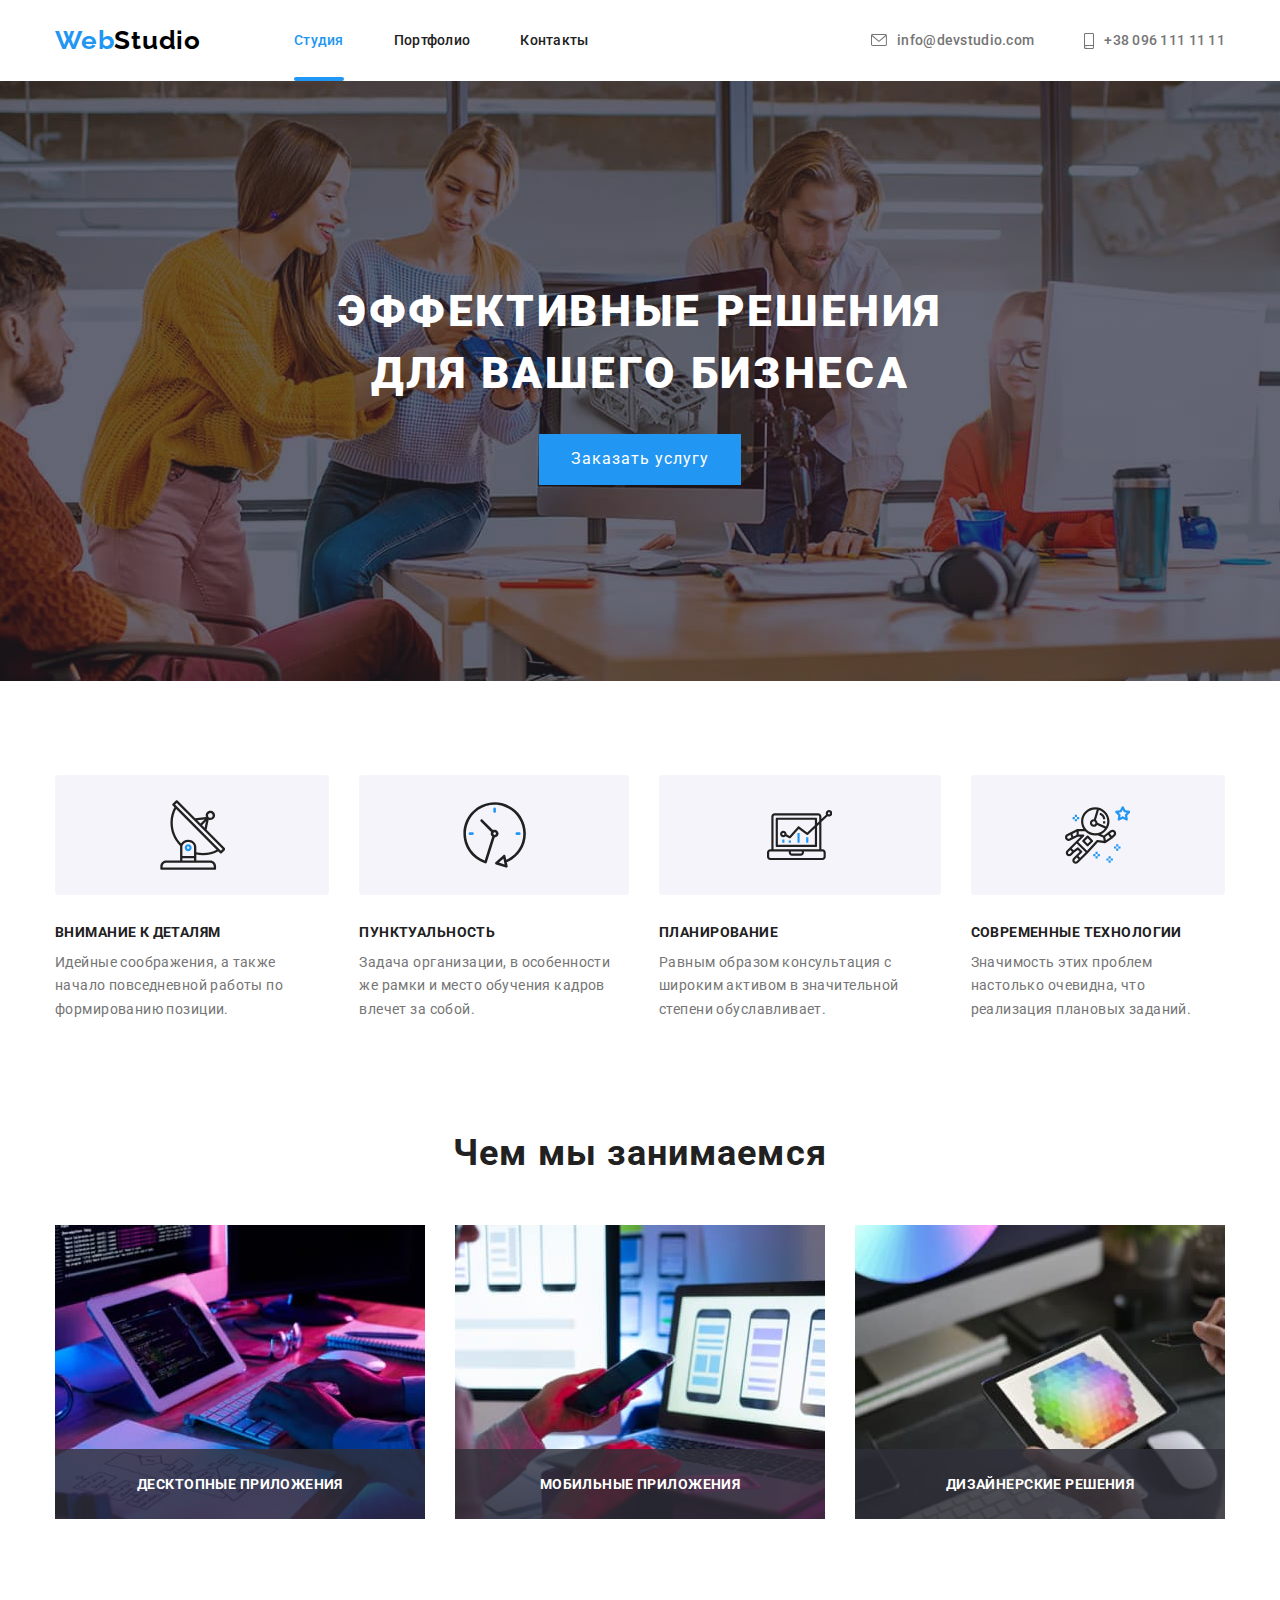
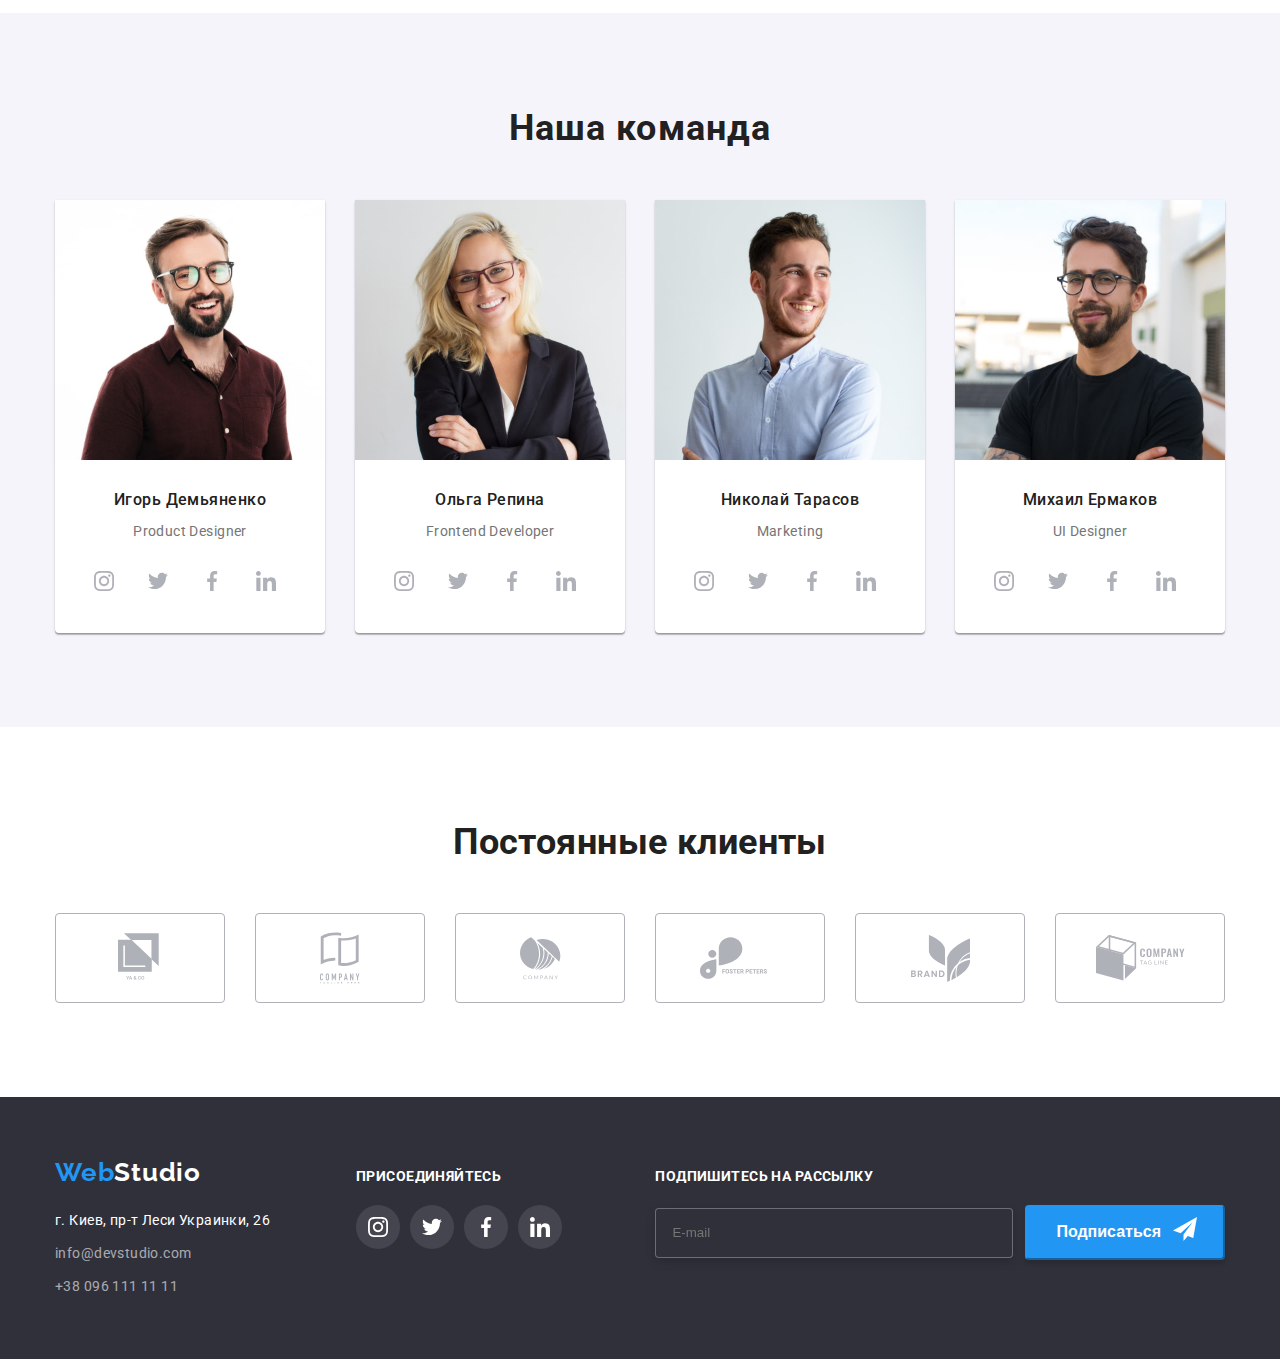
==== commit ec6ed83d: "9" ====
--- a/index.html
+++ b/index.html
@@ -385,7 +385,7 @@
                         <div class="name-text">Имя</div>
                         <div class="imput-conteiner">
                             <input class="imput-modal" type="text" name="usename">
-                            <svg class="icon-modal" width="18" height="18">
+                            <svg class="icon-modal" >
                                 <use href="./img/symbol-defs.svg#icon-person-black-18dp-1-1"></use>
                             </svg>
                         </div>
@@ -395,7 +395,7 @@
                             <div class="name-text">Телефон</div>
                             <div class="imput-conteiner">
                                 <input class="imput-modal" type="tel" name="tel">
-                                <svg class="icon-modal" width="18" height="18">
+                                <svg class="icon-modal" >
                                     <use href="./img/symbol-defs.svg#icon-phone-black-18dp-1-1"></use>
                                 </svg>
                             </div>
@@ -406,7 +406,7 @@
                             <div class="name-text">Почта</div>
                             <div class="imput-conteiner">
                                 <input class="imput-modal" type="mail" name="mail">
-                                <svg class="icon-modal" width="18" height="18">
+                                <svg class="icon-modal" >
                                     <use href="./img/symbol-defs.svg#icon-email-black-18dp-1-1"></use>
                                 </svg>
                             </div>
@@ -417,12 +417,11 @@
                             <textarea class="textarea" name="feedback" rows="8" placeholder="Введите текст"></textarea>
                         </label>
                     </div>
-                    <div class="checkbox-conteiner">
-                        <label>
-                            <input  type="checkbox" name="hobby"  checked />
-                            Соглашаюсь с рассылкой и принимаю <a class="agreement-link" href="">Условия договора</a>
+                        <label class="label-checkbox"> 
+                            <input  type="checkbox" name="checkbox"  class="old-checkbox visually-hidden "/>
+                            <span class="checkbox-icon"></span>
+                            <span class="text-p">Соглашаюсь с рассылкой и принимаю <a class="agreement-link" href="">Условия договора</a></span>   
                         </label>
-                    </div>
                     <div class="button-modal"><button class="button-submit" type="submit">
                             <p class="sign">Отправить</p>
                         </button>
--- a/CSS/style.css
+++ b/CSS/style.css
@@ -233,6 +233,7 @@
 .button {
   background-color: var(--accent-text-color);
   color: var(--bgc-accent-text-color);
+  border-color: #2196f3;
   font-family: inherit;
   font-style: normal;
   font: weight 700;
@@ -246,6 +247,8 @@
   padding-right: 32px;
   padding-bottom: 10px;
   padding-left: 32px;
+  outline-color: #2196f3;
+  cursor: pointer;
 }
 
 /*---------------------------наші переваги------------------------------*/
@@ -653,7 +656,6 @@
   transition-timing-function: cubic-bezier(0.4, 0, 0.2, 1);
 }
 
-.imput-text:hover,
 .imput-text:focus {
   outline: none;
   border-color: var(--button-bgc);
@@ -668,6 +670,8 @@
   padding-left: 29px;
   padding-right: 62px;
   cursor: pointer;
+  border-color: #2196f3;
+  outline-color: #2196f3;
 }
 
 .imput {
@@ -899,6 +903,7 @@
   border: 1px solid rgba(0, 0, 0, 0.1);
   background: #ffff;
   cursor: pointer;
+  
 }
 
 .modal-text {
@@ -949,13 +954,17 @@
   transition-property: fill;
   transition-duration: 250ms;
   transition-timing-function: cubic-bezier(0.4, 0, 0.2, 1);
-}
-
-.label-conteiner input:hover,
-.label-conteiner input:focus {
-  border: 1px solid #2196f3;
-  box-sizing: border-box;
-  border-radius: 4px;
+  width: 18px;
+  height: 18px;
+}
+
+.imput-modal:focus {
+  border-color: #2196f3;
+  outline: none;
+}
+
+.imput-modal:focus + .icon-modal {
+  fill: #2196f3;
 }
 
 .textarea {
@@ -983,10 +992,50 @@
   color: rgba(117, 117, 117, 0.5);
 }
 
-.checkbox-conteiner {
-  display: flex;
-  justify-content: center;
-  margin-bottom: 30px;
+.textarea:focus {
+  border: 1px solid #2196f3;
+  border-radius: 4px;
+  outline: none;
+}
+
+.label-checkbox {
+  display: block;
+
+  margin-bottom: 31px;
+  position: relative;
+}
+
+.checkbox-icon {
+  width: 15px;
+  height: 15px;
+  border: 2px solid black;
+  border-radius: 2px;
+  cursor: pointer;
+  display: inline-block;
+  position: absolute;
+  left: 12px;
+  top: 50%;
+  transform: translateY(-50%);
+}
+
+.text-p {
+  margin-left: 37px;
+}
+
+.old-checkbox:checked + .checkbox-icon {
+  background-color: var(--button-bgc);
+  border-color: var(--button-bgc);
+  background-image: url(../img/Vector1.svg);
+  background-size: contain;
+  background-origin: border-box;
+  fill: #fff;
+  width: 15px;
+  height: 15px;
+  background-repeat: no-repeat;
+}
+
+.text-checkbox {
+  margin-left: 31px;
 }
 
 .button-modal {
@@ -999,6 +1048,9 @@
   background: #2196f3;
   box-shadow: 0px 4px 4px rgba(0, 0, 0, 0.15);
   border-radius: 4px;
+  border-color: #2196f3;
+  outline-color: var(--main-bgc);
+  cursor: pointer;
 }
 
 .name-text {
